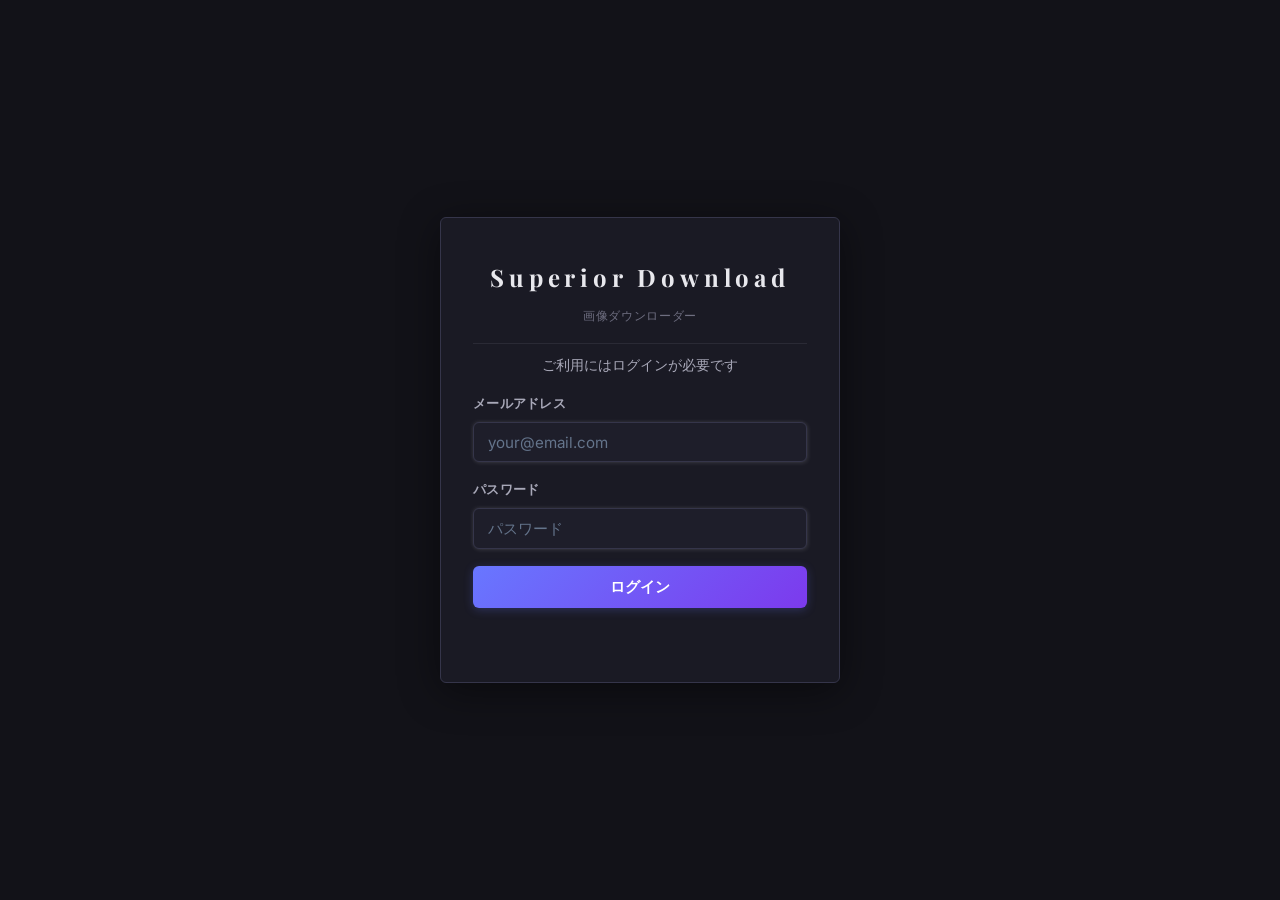
==== templates/index.html @ 7f4f3a0d "Initial commit: Superior Download - 画像一括ダウンロードツール Co-Authored-By: Claude Sonnet 4.6 <noreply@anthrop" ====
<!DOCTYPE html>
<html lang="ja">
<head>
  <meta charset="UTF-8">
  <meta name="viewport" content="width=device-width, initial-scale=1.0">
  <title>Superior Download</title>
  <link rel="icon" type="image/svg+xml" href="/static/favicon.svg">
  <link rel="preconnect" href="https://fonts.googleapis.com">
  <link rel="preconnect" href="https://fonts.gstatic.com" crossorigin>
  <link href="https://fonts.googleapis.com/css2?family=Inter:wght@400;500;600;700&family=Playfair+Display:wght@400;500;700&display=swap" rel="stylesheet">
  <link rel="stylesheet" href="/static/style.css?v=3">
  <script src="/static/theme.js"></script>
  <script src="/static/auth.js"></script>
</head>
<body>

<!-- ===== Auth Screen ===== -->
<div id="auth-screen">
  <div class="auth-card">
    <div class="auth-logo">Superior Download</div>
    <div class="auth-tagline">画像ダウンローダー</div>
    <p class="auth-message">ご利用にはログインが必要です</p>
    <div class="form-field">
      <label class="field-label" for="auth-email">メールアドレス</label>
      <input type="email" id="auth-email" placeholder="your@email.com" autocomplete="email">
    </div>
    <div class="form-field">
      <label class="field-label" for="auth-password">パスワード</label>
      <input type="password" id="auth-password" placeholder="パスワード" autocomplete="current-password">
    </div>
    <button id="auth-login-btn" class="btn btn--primary auth-btn">ログイン</button>
    <div id="auth-error" class="auth-error" aria-live="polite"></div>
  </div>
</div>

<div id="app-content">

<!-- ===== Header ===== -->
<header id="site-header">
  <div class="header-inner">
    <div class="header-brand">
      <span class="header-title">Superior Download</span>
      <span class="header-sub">画像ダウンローダー</span>
    </div>
    <div class="header-actions">
      <button id="theme-toggle" class="icon-btn" title="テーマ切替">🌙</button>
    </div>
  </div>
</header>

<!-- ===== Main ===== -->
<main class="container">

  <!-- ダウンロードリスト -->
  <section class="card">
    <h2 class="card-title">ダウンロードリスト</h2>

    <div class="input-table-wrap">
      <table class="input-table">
        <thead>
          <tr>
            <th class="col-url-th">画像URL <span class="col-required">必須</span></th>
            <th class="col-folder-th">フォルダ <span class="col-optional">任意</span></th>
            <th class="col-file-th">ファイル名 <span class="col-optional">任意</span></th>
            <th class="col-del-th"></th>
          </tr>
        </thead>
        <tbody id="row-tbody"></tbody>
      </table>
    </div>

    <div class="table-controls">
      <button id="add-row-btn" class="btn btn--ghost btn--sm">＋ 行を追加</button>
      <button id="paste-toggle-btn" class="btn btn--ghost btn--sm">📋 一括貼り付け</button>
      <button id="clear-btn" class="btn btn--ghost btn--sm">⊘ すべてクリア</button>
    </div>

    <!-- 一括貼り付けエリア -->
    <div id="paste-section" class="paste-section">
      <div class="field-label">タブ区切り / カンマ区切りで貼り付け（列順: URL · フォルダ · ファイル名）</div>
      <textarea id="paste-area" class="paste-area"
        placeholder="https://example.com/img1.jpg&#10;https://example.com/img2.jpg&#9;photos&#9;image2.jpg"></textarea>
      <div id="col-map-row" class="col-map-row" style="display:none">
        <span class="col-map-label">2列データの場合:</span>
        <label class="radio-label">
          <input type="radio" name="col-map" value="filename" checked>
          URL + ファイル名
        </label>
        <label class="radio-label">
          <input type="radio" name="col-map" value="folder">
          URL + フォルダ
        </label>
      </div>
      <div>
        <button id="apply-paste-btn" class="btn btn--primary btn--sm">表に反映</button>
      </div>
    </div>
  </section>

  <!-- ダウンロード設定 -->
  <section class="card">
    <h2 class="card-title">ダウンロード設定</h2>

    <div class="download-settings">
      <div class="form-field zip-name-field">
        <label class="field-label" for="zip-name">ZIPファイル名</label>
        <input type="text" id="zip-name" placeholder="images_download" autocomplete="off">
      </div>
      <button id="download-btn" class="btn btn--primary">↓ ZIPをダウンロード</button>
    </div>

    <div id="progress-wrap" class="progress-wrap">
      <div class="progress-bar-track">
        <div id="progress-fill" class="progress-bar-fill"></div>
      </div>
      <div id="progress-label" class="progress-label"></div>
    </div>

    <div id="status-msg" class="status-msg" aria-live="polite"></div>
  </section>

</main>

<!-- ===== Footer ===== -->
<footer id="site-footer">
  <div class="footer-inner">
    <a href="/about" class="footer-about-link">ご利用について</a>
    <div class="footer-author">Created by <strong>Akira Sasano</strong></div>
  </div>
</footer>

<script src="/static/script.js"></script>
</div><!-- #app-content -->
</body>
</html>
---- static/style.css ----
/* =====================================================
   Superior Download — Styles  v3
   ===================================================== */

*, *::before, *::after { box-sizing: border-box; margin: 0; padding: 0; }

/* ----- Dark mode (default) ----- */
:root {
  --bg-page:        #121218;
  --bg-surface:     #1a1a24;
  --bg-elevated:    #22222e;
  --bg-input:       #1e1e2a;
  --text-primary:   #e8e8ed;
  --text-secondary: #a8a8b8;
  --text-muted:     #6e6e80;
  --text-faint:     #64748b;
  --border-subtle:  #2a2a35;
  --border-main:    #35354a;
  --border-mid:     #4e6280;
  --accent:         #6877ff;
  --accent-hover:   #5563ee;
  --accent-glow:    rgba(104, 119, 255, 0.25);
  --danger:         #ef4444;
  --success-text:   #4ade80;
  --error-text:     #f87171;
  --warn-text:      #fbbf24;
  --header-bg:      rgba(18, 18, 24, 0.92);
  --footer-bg:      #0e0e14;
  --bg-stripe:      #1e1e29;
  --bg-row-hover:   #272733;
  --bg-thead:       #252531;
  --radius-sm:      6px;
  --radius-md:      6px;
  --radius-lg:      6px;
  --shadow-tight:   1px 1px 4px rgba(255, 255, 255, 0.12), -1px -1px 4px rgba(255, 255, 255, 0.06);
  --shadow-btn-color: 1px 1px 4px rgba(255, 255, 255, 0.4), 0 0 1px rgba(255, 255, 255, 0.15);
}

/* ----- Light mode ----- */
html.light-mode {
  --bg-page:        #f5f5f7;
  --bg-surface:     #ffffff;
  --bg-elevated:    #ffffff;
  --bg-input:       #ededf0;
  --text-primary:   #1d1d1f;
  --text-secondary: #6e6e73;
  --text-muted:     #98989d;
  --text-faint:     #64748b;
  --border-subtle:  #d2d2d7;
  --border-main:    #c7c7cc;
  --border-mid:     #94a3b8;
  --accent:         #5a67f2;
  --accent-hover:   #4850e0;
  --success-text:   #15803d;
  --error-text:     #dc2626;
  --warn-text:      #b45309;
  --header-bg:      rgba(245, 245, 247, 0.95);
  --footer-bg:      #ededf0;
  --bg-stripe:      #f5f5f9;
  --bg-row-hover:   #ebebf0;
  --bg-thead:       #f2f2f6;
  --accent-glow:    rgba(90, 103, 242, 0.18);
  --shadow-tight:   1px 1px 4px rgba(0, 0, 0, 0.2), -1px -1px 4px rgba(0, 0, 0, 0.08);
  --shadow-btn-color: 1px 1px 4px rgba(0, 0, 0, 0.6), 0 0 1px rgba(0, 0, 0, 0.2);
}

/* ----- Base ----- */
body {
  font-family: "游ゴシック体", "Yu Gothic", "YuGothic", "Inter", "Hiragino Sans", sans-serif;
  background: var(--bg-page);
  color: var(--text-primary);
  font-size: 15px;
  line-height: 1.6;
  min-height: 100vh;
  padding-bottom: 80px;
  transition: background 0.2s, color 0.2s;
}

/* ----- Header ----- */
#site-header {
  position: sticky;
  top: 0;
  z-index: 100;
  background: linear-gradient(to bottom, rgba(18, 18, 24, 0.95), rgba(26, 26, 36, 0.90));
  backdrop-filter: blur(12px);
  -webkit-backdrop-filter: blur(12px);
  border-bottom: 1px solid rgba(104, 119, 255, 0.18);
}

html.light-mode #site-header {
  background: linear-gradient(to bottom, rgba(245, 245, 247, 0.97), rgba(255, 255, 255, 0.93));
  border-bottom: 1px solid rgba(90, 103, 242, 0.18);
}

.header-inner {
  max-width: 900px;
  margin: 0 auto;
  padding: 0.75rem 1.5rem;
  display: flex;
  align-items: center;
  justify-content: space-between;
  gap: 1rem;
}

.header-brand {
  display: flex;
  align-items: baseline;
  gap: 0.6rem;
  text-decoration: none;
  color: inherit;
}

.header-title {
  font-family: "Playfair Display", serif;
  font-size: 1.25rem;
  font-weight: 700;
  color: var(--text-primary);
  letter-spacing: 0.3em;
}

.header-sub {
  font-size: 0.75rem;
  color: var(--text-muted);
  letter-spacing: 0.04em;
}

.header-actions {
  display: flex;
  align-items: center;
  gap: 1.1rem;
}

.icon-btn {
  background: var(--bg-surface);
  border: 1px solid var(--border-main);
  border-radius: var(--radius-sm);
  color: var(--text-secondary);
  cursor: pointer;
  font-family: "游ゴシック体", "Yu Gothic", "YuGothic", "Inter", "Hiragino Sans", sans-serif;
  font-size: 0.83rem;
  font-weight: 500;
  padding: 0.4rem 0.85rem;
  display: flex;
  align-items: center;
  gap: 0.3rem;
  box-shadow: var(--shadow-tight);
  transition: border-color 0.15s, color 0.15s, background 0.15s;
  white-space: nowrap;
}

.icon-btn:hover {
  border-color: var(--accent);
  color: var(--text-primary);
  background: var(--bg-elevated);
}

#theme-toggle {
  width: 36px;
  height: 36px;
  border-radius: 50%;
  padding: 0;
  justify-content: center;
  font-size: 1rem;
  position: relative;
}

#theme-toggle::after {
  content: attr(data-tooltip);
  position: absolute;
  top: calc(100% + 8px);
  right: 0;
  background: var(--bg-elevated);
  border: 1px solid var(--border-main);
  border-radius: 4px;
  color: var(--text-secondary);
  font-size: 0.72rem;
  font-weight: 500;
  padding: 0.25rem 0.6rem;
  white-space: nowrap;
  opacity: 0;
  pointer-events: none;
  transition: opacity 0.18s;
  z-index: 10;
}

#theme-toggle:hover::after { opacity: 1; }

/* ----- Container ----- */
.container {
  max-width: 900px;
  margin: 0 auto;
  padding: 40px 32px 48px;
  display: flex;
  flex-direction: column;
  gap: 32px;
}

/* ----- Card ----- */
.card {
  background: var(--bg-surface);
  border: 1px solid var(--border-main);
  border-radius: var(--radius-lg);
  padding: 1.75rem;
}

.card-title {
  font-size: 1.0rem;
  font-weight: 600;
  color: var(--text-primary);
  letter-spacing: -0.01em;
  margin-bottom: 1.4rem;
  border-left: 6px solid var(--accent);
  padding-left: 12px;
}

/* ----- Form fields ----- */
.form-field {
  display: flex;
  flex-direction: column;
  gap: 8px;
}

.field-label {
  font-size: 0.8rem;
  color: var(--text-secondary);
  font-weight: 600;
  letter-spacing: 0.02em;
}

input[type="text"] {
  background: var(--bg-input);
  border: 1px solid var(--border-main);
  border-radius: var(--radius-sm);
  color: var(--text-primary);
  font-size: 0.95rem;
  padding: 0.6rem 0.9rem;
  outline: none;
  width: 100%;
  box-shadow: var(--shadow-tight);
  transition: border-color 0.18s, box-shadow 0.18s;
}

input[type="text"]:focus {
  border-color: var(--accent);
  box-shadow: 0 0 0 3px var(--accent-glow), 0 0 8px var(--accent-glow);
}

input::placeholder { color: var(--text-faint); }

/* ----- Input table ----- */
.input-table-wrap {
  background: var(--bg-elevated);
  border: 1px solid var(--border-main);
  border-radius: var(--radius-md);
  overflow: hidden;
  overflow-x: auto;
  box-shadow: var(--shadow-tight);
  margin-bottom: 0.85rem;
}

.input-table {
  width: 100%;
  border-collapse: collapse;
  font-size: 0.88rem;
  table-layout: fixed;
}

.input-table thead {
  background: var(--bg-thead);
  border-bottom: 2px solid var(--border-main);
}

.input-table thead th {
  color: var(--text-secondary);
  font-size: 0.72rem;
  font-weight: 700;
  letter-spacing: 0.06em;
  text-transform: uppercase;
  padding: 10px 12px;
  text-align: left;
  white-space: nowrap;
}

.col-url-th    { width: auto; }
.col-folder-th { width: 19%; min-width: 110px; }
.col-file-th   { width: 21%; min-width: 120px; }
.col-del-th    { width: 42px; }

.col-required {
  font-size: 0.65rem;
  color: var(--accent);
  font-weight: 600;
  letter-spacing: 0.02em;
  margin-left: 4px;
  text-transform: none;
}

.col-optional {
  font-size: 0.65rem;
  color: var(--text-muted);
  font-weight: 400;
  letter-spacing: 0.02em;
  margin-left: 4px;
  text-transform: none;
}

.input-table tbody tr {
  border-bottom: 1px solid var(--border-subtle);
  transition: background 0.15s;
}

.input-table tbody tr:nth-child(even) { background: var(--bg-stripe); }
.input-table tbody tr:last-child { border-bottom: none; }
.input-table tbody tr:hover { background: var(--bg-row-hover); }

.input-table td {
  padding: 0;
  vertical-align: middle;
}

.input-table td.col-del {
  text-align: center;
  padding: 0 4px;
}

.input-table td input[type="text"] {
  width: 100%;
  background: transparent;
  border: none;
  border-right: 1px solid var(--border-subtle);
  border-radius: 0;
  box-shadow: none;
  padding: 0.52rem 0.75rem;
  font-size: 0.875rem;
  color: var(--text-primary);
  transition: background 0.15s;
}

.input-table td input[type="text"]:focus {
  background: rgba(104, 119, 255, 0.05);
  border-right-color: var(--accent);
  box-shadow: none;
  outline: none;
}

.input-table td:nth-last-child(2) input[type="text"] {
  border-right: none;
}

.row-del-btn {
  background: none;
  border: none;
  color: var(--text-muted);
  cursor: pointer;
  font-size: 0.82rem;
  padding: 5px 8px;
  border-radius: 4px;
  transition: color 0.15s, background 0.15s;
  line-height: 1;
  display: flex;
  align-items: center;
  justify-content: center;
}

.row-del-btn:hover {
  color: var(--danger);
  background: rgba(239, 68, 68, 0.1);
}

/* ----- Table controls ----- */
.table-controls {
  display: flex;
  gap: 0.6rem;
  flex-wrap: wrap;
  align-items: center;
  margin-bottom: 0;
}

/* ----- Paste section ----- */
.paste-section {
  display: none;
  flex-direction: column;
  gap: 0.75rem;
  margin-top: 1rem;
  padding: 1rem 1.1rem;
  background: var(--bg-elevated);
  border: 1px solid var(--border-main);
  border-radius: var(--radius-md);
}

.paste-section.visible { display: flex; }

.paste-area {
  background: var(--bg-input);
  border: 1px solid var(--border-main);
  border-radius: var(--radius-sm);
  color: var(--text-primary);
  font-size: 0.82rem;
  font-family: "SF Mono", "Fira Code", monospace;
  padding: 0.6rem 0.9rem;
  width: 100%;
  min-height: 90px;
  resize: vertical;
  outline: none;
  box-shadow: var(--shadow-tight);
  transition: border-color 0.18s;
  line-height: 1.6;
}

.paste-area:focus { border-color: var(--accent); }
.paste-area::placeholder { color: var(--text-faint); font-style: normal; }

.col-map-row {
  display: flex;
  align-items: center;
  gap: 0.75rem;
  flex-wrap: wrap;
}

.col-map-label {
  font-size: 0.8rem;
  color: var(--text-secondary);
  font-weight: 500;
}

.radio-label {
  display: flex;
  align-items: center;
  gap: 0.4rem;
  cursor: pointer;
  padding: 0.38rem 0.8rem;
  border: 1px solid var(--border-main);
  border-radius: var(--radius-sm);
  font-size: 0.85rem;
  color: var(--text-secondary);
  box-shadow: var(--shadow-tight);
  transition: border-color 0.15s, color 0.15s, background 0.15s;
  user-select: none;
}

.radio-label:hover {
  border-color: var(--border-mid);
  color: var(--text-primary);
  background: var(--bg-elevated);
}

.radio-label input[type="radio"] {
  accent-color: var(--accent);
  width: auto;
  margin: 0;
  cursor: pointer;
}

.radio-label:has(input:checked) {
  border-color: var(--accent);
  color: var(--text-primary);
  background: rgba(99, 102, 241, 0.1);
}

/* ----- Buttons ----- */
.btn {
  border: none;
  border-radius: var(--radius-sm);
  cursor: pointer;
  font-family: "游ゴシック体", "Yu Gothic", "YuGothic", "Inter", "Hiragino Sans", sans-serif;
  font-size: 0.92rem;
  font-weight: 600;
  padding: 0.6rem 1.4rem;
  transition: all 0.22s ease;
  white-space: nowrap;
  display: inline-flex;
  align-items: center;
  gap: 0.4rem;
  text-decoration: none;
}

.btn--primary {
  background: linear-gradient(135deg, var(--accent), #7c3aed);
  color: #fff;
  box-shadow: 0 2px 10px var(--accent-glow);
}

.btn--primary:hover:not(:disabled) {
  opacity: 0.88;
  box-shadow: 0 4px 18px rgba(99, 102, 241, 0.45);
  transform: translateY(-1px);
}

.btn--primary:disabled {
  opacity: 0.35;
  cursor: not-allowed;
  box-shadow: none;
  transform: none;
}

.btn--ghost {
  background: none;
  border: 1px solid var(--border-main);
  color: var(--text-secondary);
  box-shadow: var(--shadow-tight);
}

.btn--ghost:hover {
  border-color: var(--border-mid);
  color: var(--text-primary);
  background: var(--bg-elevated);
}

.btn--sm { padding: 0.4rem 0.9rem; font-size: 0.83rem; }

.btn--loading {
  position: relative;
  color: transparent !important;
  pointer-events: none;
}

.btn--loading::after {
  content: "";
  position: absolute;
  inset: 0;
  margin: auto;
  width: 18px;
  height: 18px;
  border: 2px solid rgba(255, 255, 255, 0.3);
  border-top-color: #fff;
  border-radius: 50%;
  animation: spin 0.7s linear infinite;
}

@keyframes spin { to { transform: rotate(360deg); } }

/* ----- Download settings ----- */
.download-settings {
  display: flex;
  align-items: flex-end;
  gap: 0.85rem;
  flex-wrap: wrap;
  margin-bottom: 1.1rem;
}

.zip-name-field {
  flex: 1;
  min-width: 200px;
  max-width: 340px;
}

/* ----- Progress bar ----- */
.progress-wrap {
  display: none;
  flex-direction: column;
  gap: 0.4rem;
  margin-top: 0.2rem;
}

.progress-wrap.visible { display: flex; }

.progress-bar-track {
  height: 6px;
  background: var(--bg-elevated);
  border: 1px solid var(--border-main);
  border-radius: 4px;
  overflow: hidden;
}

.progress-bar-fill {
  height: 100%;
  background: linear-gradient(90deg, var(--accent), #7c3aed);
  border-radius: 4px;
  transition: width 0.35s ease;
  width: 0%;
}

.progress-label {
  font-size: 0.78rem;
  color: var(--text-muted);
  font-family: "SF Mono", "Fira Code", monospace;
  overflow: hidden;
  text-overflow: ellipsis;
  white-space: nowrap;
}

/* ----- Status message ----- */
.status-msg {
  margin-top: 1rem;
  font-size: 0.88rem;
  min-height: 1.4em;
  line-height: 1.5;
  padding: 0.55rem 0.85rem;
  border-radius: var(--radius-sm);
  display: none;
}

.status-msg.visible { display: block; }

.status-msg.success {
  color: var(--success-text);
  background: rgba(74, 222, 128, 0.07);
  border: 1px solid rgba(74, 222, 128, 0.3);
}

.status-msg.error {
  color: var(--error-text);
  background: rgba(248, 113, 113, 0.07);
  border: 1px solid rgba(248, 113, 113, 0.3);
}

.status-msg.info {
  color: var(--warn-text);
  background: rgba(251, 191, 36, 0.07);
  border: 1px solid rgba(251, 191, 36, 0.3);
}

html.light-mode .status-msg.success {
  background: rgba(21, 128, 61, 0.07);
  border-color: rgba(21, 128, 61, 0.3);
}

html.light-mode .status-msg.error {
  background: rgba(220, 38, 38, 0.07);
  border-color: rgba(220, 38, 38, 0.3);
}

html.light-mode .status-msg.info {
  background: rgba(180, 83, 9, 0.07);
  border-color: rgba(180, 83, 9, 0.3);
}

/* ----- Footer ----- */
#site-footer {
  position: fixed;
  bottom: 0;
  left: 0;
  right: 0;
  background: var(--footer-bg);
  border-top: 1px solid var(--border-subtle);
  z-index: 50;
}

.footer-inner {
  max-width: 900px;
  margin: 0 auto;
  padding: 0.9rem 1.5rem;
  display: flex;
  align-items: center;
  gap: 1.25rem;
  flex-wrap: wrap;
}

.footer-about-link {
  color: var(--text-muted);
  font-size: 0.78rem;
  text-decoration: none;
  border: 1px solid var(--border-main);
  border-radius: var(--radius-sm);
  padding: 0.28rem 1.2rem;
  box-shadow: var(--shadow-tight);
  transition: border-color 0.15s, color 0.15s;
  white-space: nowrap;
}

.footer-about-link:hover {
  border-color: var(--border-mid);
  color: var(--text-secondary);
}

.footer-author {
  color: var(--text-faint);
  font-size: 13px;
  white-space: nowrap;
  flex: 1;
  text-align: right;
}

.footer-author strong { color: var(--text-muted); }

/* =====================================================
   About page
   ===================================================== */

.about-container {
  max-width: 700px;
  margin: 0 auto;
  padding: 2.5rem 1.5rem 3rem;
}

.about-back {
  display: inline-flex;
  align-items: center;
  gap: 0.35rem;
  color: var(--text-muted);
  font-size: 0.85rem;
  text-decoration: none;
  margin-bottom: 2rem;
  transition: color 0.15s;
}

.about-back:hover { color: var(--text-secondary); }

.about-title-row {
  display: flex;
  align-items: center;
  justify-content: space-between;
  gap: 1rem;
  margin-bottom: 2rem;
  padding-bottom: 0.75rem;
  border-bottom: 2px solid var(--border-main);
}

.about-page-title {
  font-size: 1.4rem;
  font-weight: 500;
  color: var(--text-primary);
  letter-spacing: -0.02em;
  margin-bottom: 0;
  padding-bottom: 0;
  border-bottom: none;
}

.about-page-back-btn {
  color: var(--text-muted);
  font-size: 0.78rem;
  text-decoration: none;
  border: 1px solid var(--border-main);
  border-radius: var(--radius-sm);
  padding: 0.28rem 1.2rem;
  box-shadow: var(--shadow-tight);
  transition: border-color 0.15s, color 0.15s;
  white-space: nowrap;
  flex-shrink: 0;
}

.about-page-back-btn:hover {
  border-color: var(--border-mid);
  color: var(--text-secondary);
}

.about-section { margin-bottom: 2.25rem; }

.about-section-title {
  font-size: 0.78rem;
  font-weight: 500;
  color: var(--text-muted);
  text-transform: uppercase;
  letter-spacing: 0.09em;
  margin-bottom: 0.85rem;
  padding-bottom: 0.4rem;
  border-bottom: 1px solid var(--border-subtle);
}

.policy-list {
  list-style: none;
  display: flex;
  flex-direction: column;
  gap: 0.55rem;
}

.policy-list li {
  font-size: 0.88rem;
  color: var(--text-secondary);
  line-height: 1.65;
  padding-left: 1.2em;
  position: relative;
}

.policy-list li::before {
  content: "·";
  position: absolute;
  left: 0;
  color: var(--accent);
  font-weight: 700;
  font-size: 1.2em;
  line-height: 1.5;
}

.author-card {
  display: flex;
  align-items: center;
  gap: 1.5rem;
}

.author-avatar {
  width: 72px;
  height: 72px;
  border-radius: 50%;
  display: flex;
  align-items: center;
  justify-content: center;
  flex-shrink: 0;
  color: var(--text-faint);
  overflow: hidden;
}

.author-avatar img {
  width: 100%;
  height: 100%;
  object-fit: cover;
  display: block;
}

.author-info { flex: 1; min-width: 0; }

.author-name {
  font-size: 1rem;
  font-weight: 500;
  color: var(--text-primary);
  margin-bottom: 0.35rem;
}

.author-bio {
  font-size: 0.85rem;
  color: var(--text-secondary);
  line-height: 1.6;
}

/* =====================================================
   Auth Screen
   ===================================================== */

#auth-screen {
  display: none;
  position: fixed;
  inset: 0;
  z-index: 500;
  background: var(--bg-page);
  align-items: center;
  justify-content: center;
  padding: 1.5rem;
}

html.auth-required #auth-screen { display: flex; }
html.auth-required #app-content { display: none !important; }

.auth-card {
  background: var(--bg-surface);
  border: 1px solid var(--border-main);
  border-radius: var(--radius-lg);
  padding: 2.5rem 2rem;
  width: 100%;
  max-width: 400px;
  display: flex;
  flex-direction: column;
  gap: 1.1rem;
  box-shadow: 0 8px 40px rgba(0, 0, 0, 0.45);
}

html.light-mode .auth-card {
  box-shadow: 0 4px 24px rgba(0, 0, 0, 0.12);
}

.auth-logo {
  font-family: "Playfair Display", serif;
  font-size: 1.5rem;
  font-weight: 700;
  color: var(--text-primary);
  letter-spacing: 0.2em;
  text-align: center;
}

.auth-tagline {
  font-size: 0.77rem;
  color: var(--text-muted);
  text-align: center;
  letter-spacing: 0.05em;
  margin-top: -0.5rem;
}

.auth-message {
  font-size: 0.87rem;
  color: var(--text-secondary);
  text-align: center;
  padding-top: 0.6rem;
  border-top: 1px solid var(--border-subtle);
}

.auth-card input[type="email"],
.auth-card input[type="password"] {
  background: var(--bg-input);
  border: 1px solid var(--border-main);
  border-radius: var(--radius-sm);
  color: var(--text-primary);
  font-size: 0.95rem;
  padding: 0.6rem 0.9rem;
  outline: none;
  width: 100%;
  box-shadow: var(--shadow-tight);
  transition: border-color 0.18s, box-shadow 0.18s;
  font-family: "游ゴシック体", "Yu Gothic", "YuGothic", "Inter", "Hiragino Sans", sans-serif;
}

.auth-card input:focus {
  border-color: var(--accent);
  box-shadow: 0 0 0 3px var(--accent-glow), 0 0 8px var(--accent-glow);
}

.auth-card input::placeholder { color: var(--text-faint); }

.auth-btn {
  width: 100%;
  justify-content: center;
  padding: 0.72rem;
}

.auth-error {
  font-size: 0.84rem;
  color: var(--error-text);
  text-align: center;
  min-height: 1.2em;
}

/* ----- Responsive ----- */
@media (max-width: 600px) {
  .container { padding: 24px 16px 48px; }
  .header-sub { display: none; }
  .download-settings { flex-direction: column; align-items: stretch; }
  .zip-name-field { max-width: 100%; }
  .footer-inner { gap: 0.5rem; }
  .footer-author { text-align: left; }
  .author-card { flex-direction: column; align-items: flex-start; gap: 1rem; }
  .input-table { font-size: 0.8rem; }
  .col-folder-th, .col-file-th { display: none; }
}
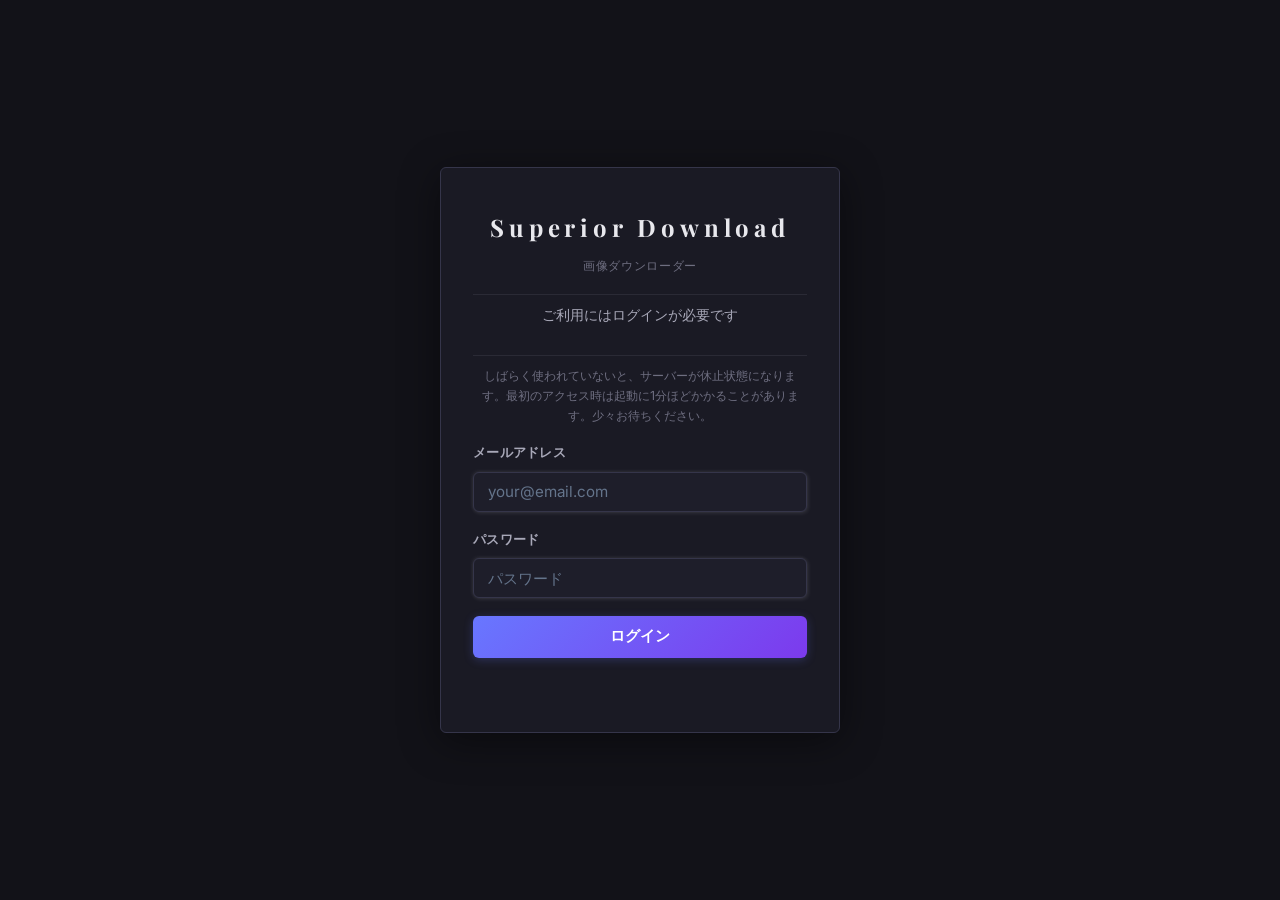
==== commit 4615001f: "Add server-wake notice to login and footer" ====
--- a/templates/index.html
+++ b/templates/index.html
@@ -20,6 +20,7 @@
     <div class="auth-logo">Superior Download</div>
     <div class="auth-tagline">画像ダウンローダー</div>
     <p class="auth-message">ご利用にはログインが必要です</p>
+    <p class="auth-notice">しばらく使われていないと、サーバーが休止状態になります。最初のアクセス時は起動に1分ほどかかることがあります。少々お待ちください。</p>
     <div class="form-field">
       <label class="field-label" for="auth-email">メールアドレス</label>
       <input type="email" id="auth-email" placeholder="your@email.com" autocomplete="email">
@@ -125,7 +126,7 @@
 <footer id="site-footer">
   <div class="footer-inner">
     <a href="/about" class="footer-about-link">ご利用について</a>
-    <div class="footer-author">Created by <strong>Akira Sasano</strong></div>
+    <div class="footer-notice">初回アクセス時はサーバー起動に最大1分ほどかかります。そのままお待ちください。</div>
   </div>
 </footer>
 
--- a/static/style.css
+++ b/static/style.css
@@ -663,16 +663,6 @@
   color: var(--text-secondary);
 }
 
-.footer-author {
-  color: var(--text-faint);
-  font-size: 13px;
-  white-space: nowrap;
-  flex: 1;
-  text-align: right;
-}
-
-.footer-author strong { color: var(--text-muted); }
-
 /* =====================================================
    About page
    ===================================================== */
@@ -914,8 +904,27 @@
   .download-settings { flex-direction: column; align-items: stretch; }
   .zip-name-field { max-width: 100%; }
   .footer-inner { gap: 0.5rem; }
-  .footer-author { text-align: left; }
   .author-card { flex-direction: column; align-items: flex-start; gap: 1rem; }
   .input-table { font-size: 0.8rem; }
   .col-folder-th, .col-file-th { display: none; }
 }
+
+/* サーバー休止に関する案内（ログイン画面） */
+.auth-notice {
+  font-size: 0.78rem;
+  color: var(--text-muted);
+  text-align: center;
+  line-height: 1.6;
+  margin-top: 0.7rem;
+  padding-top: 0.6rem;
+  border-top: 1px solid var(--border-subtle);
+}
+
+/* サーバー休止に関する案内（フッター） */
+.footer-notice {
+  flex: 1;
+  text-align: right;
+  color: var(--text-faint);
+  font-size: 0.74rem;
+  line-height: 1.5;
+}
